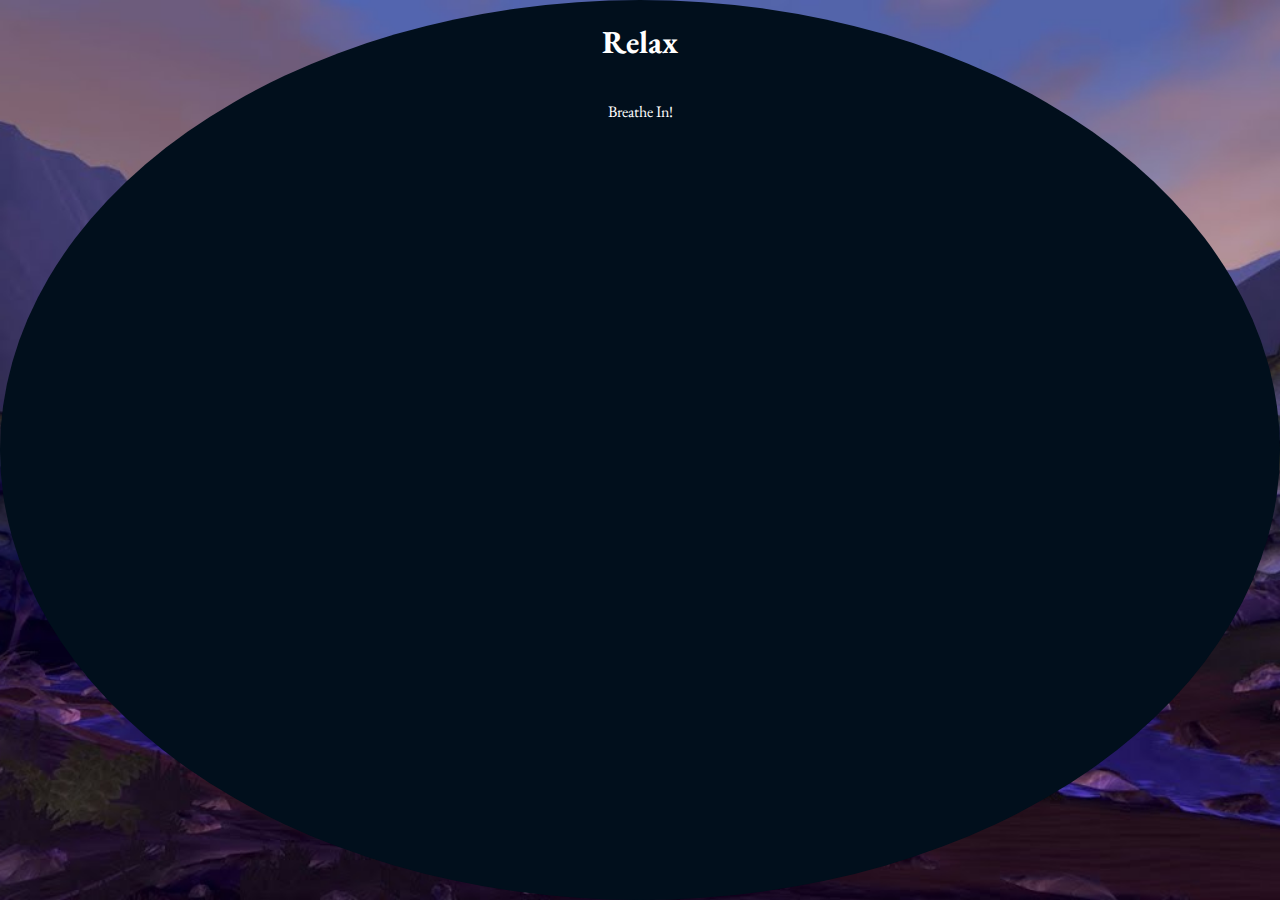
==== index.html @ 978e0780 "setup complete" ====
<!DOCTYPE html>
<html lang="en" dir="ltr">
  <head>
    <meta charset="utf-8">
    <meta name="viewport" content="width=device-width, initail-scale=1.0">
    <meta http-equiv="X-UA_Compatible" content="ie=edge">
    <link rel="stylesheet" href="style.css">
    <title></title>
  </head>
  <body>
    <h1>Relax</h1>

    <div class="comtainer" id="container">
      <div class="circle">

      </div>
      <p id="text">Breathe In!</p>
      <div class="pointer-container">
        <span class="pointer"></span>
      </div>
      <div class="gradient-circle">
        
      </div>
    </div>
    <script src="script.js" ></script>
  </body>
</html>
---- style.css ----
@import url('https://fonts.googleapis.com/css2?family=EB+Garamond:wght@500&display=swap');

*{
  box-sizing: border-box;
}

body {
  background: #224941 url('main.jpg') no-repeat center center/cover;
  color: #fff;
  min-height: 100vh;
  font-family: 'EB Garamond', serif;
  overflow: hidden;
  display: flex;
  flex-direction: column;
  align-items: center;
  margin: 0;
}

.container {
  display: flex;
  align-items: center;
  justify-content: center;
  margin: auto;
  height: 300px;
  width: 300px;
  position: relative;
  transform: scale(1);

}

.circle {
  background-color: #010f1c;
  height: 100%;
  width: 100%;
  border-radius: 50%;
  position: absolute;
  top: 0;
  left: 0;
  z-index: -1;
}
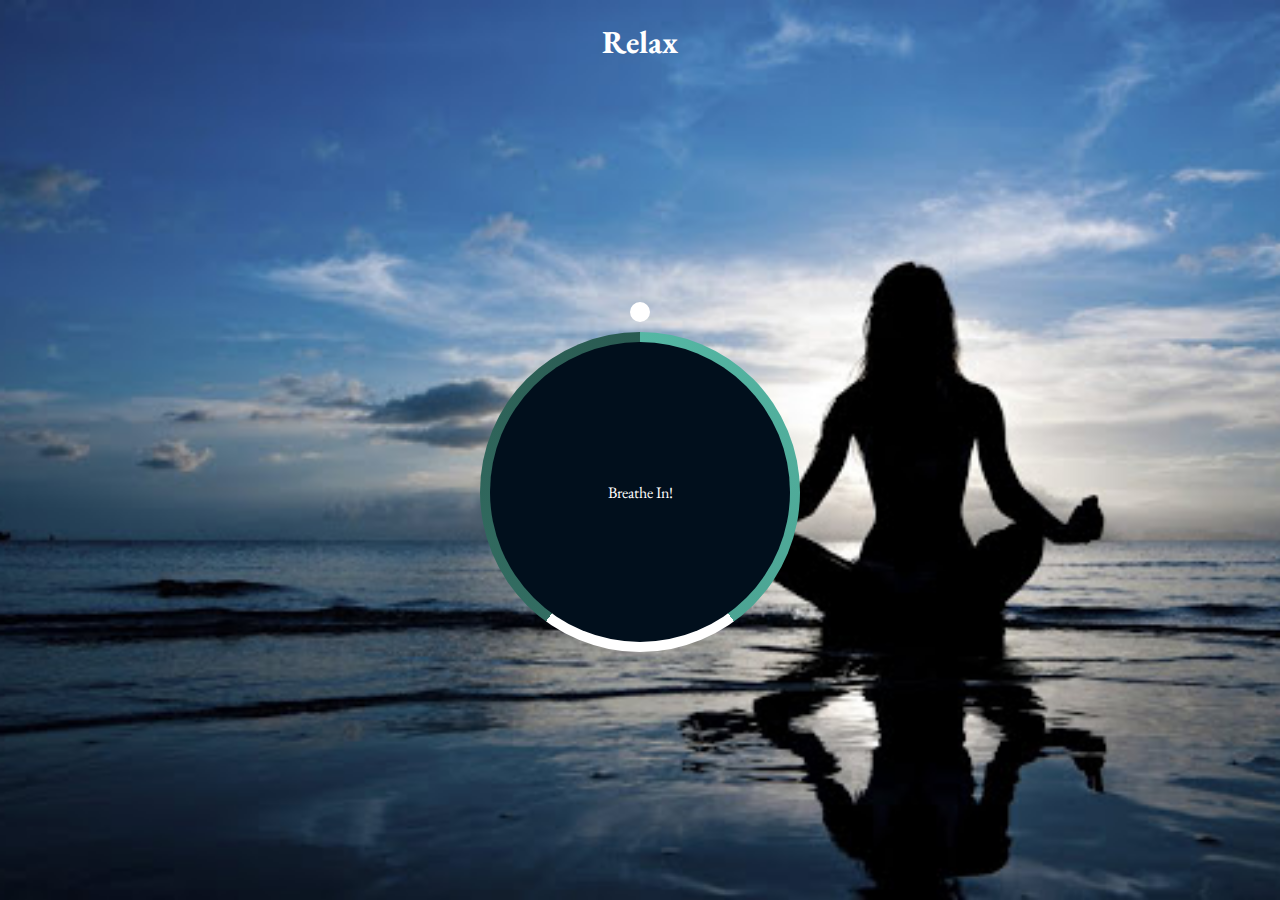
==== commit 2c59e974: "all styling is done" ====
--- a/index.html
+++ b/index.html
@@ -1,27 +1,27 @@
 <!DOCTYPE html>
-<html lang="en" dir="ltr">
+<html lang="en">
   <head>
-    <meta charset="utf-8">
-    <meta name="viewport" content="width=device-width, initail-scale=1.0">
-    <meta http-equiv="X-UA_Compatible" content="ie=edge">
-    <link rel="stylesheet" href="style.css">
-    <title></title>
+    <meta charset="UTF-8" />
+    <meta name="viewport" content="width=device-width, initial-scale=1.0" />
+    <meta http-equiv="X-UA-Compatible" content="ie=edge" />
+    <link rel="stylesheet" href="style.css" />
+    <title>Breathe</title>
   </head>
   <body>
     <h1>Relax</h1>
 
-    <div class="comtainer" id="container">
-      <div class="circle">
+    <div class="container" id="container">
+      <div class="circle"></div>
 
-      </div>
       <p id="text">Breathe In!</p>
+
       <div class="pointer-container">
         <span class="pointer"></span>
       </div>
-      <div class="gradient-circle">
-        
-      </div>
+
+      <div class="gradient-circle"></div>
     </div>
-    <script src="script.js" ></script>
+
+    <script src="script.js"></script>
   </body>
 </html>
--- a/style.css
+++ b/style.css
@@ -38,3 +38,78 @@
   left: 0;
   z-index: -1;
 }
+
+
+.gradient-circle {
+  background: conic-gradient(
+    #55b7a4 0%,
+    #4ca493 40%,
+    #fff 40%,
+    #fff 60%,
+    #336d62 60%,
+    #2a5b52 100%
+  );
+  height: 320px;
+  width: 320px;
+  z-index: -2;
+  border-radius: 50%;
+  position: absolute;
+  top: -10px;
+  left: -10px;
+}
+
+.pointer {
+  background-color: #fff;
+  border-radius: 50%;
+  height: 20px;
+  width: 20px;
+  display: block;
+}
+
+.pointer-container {
+  position: absolute;
+  top: -40px;
+  left: 140px;
+  width: 20px;
+  height: 190px;
+  animation: rotate 7.5s linear forwards infinite;
+  transform-origin: bottom center;
+}
+
+@keyframes rotate {
+  from {
+    transform: rotate(0deg);
+  }
+
+  to {
+    transform: rotate(360deg);
+  }
+}
+
+.container.grow {
+  animation: grow 3s linear forwards;
+}
+
+@keyframes grow {
+  from {
+    transform: scale(1);
+  }
+
+  to {
+    transform: scale(1.2);
+  }
+}
+
+.container.shrink {
+  animation: shrink 3s linear forwards;
+}
+
+@keyframes shrink {
+  from {
+    transform: scale(1.2);
+  }
+
+  to {
+    transform: scale(1);
+  }
+}
